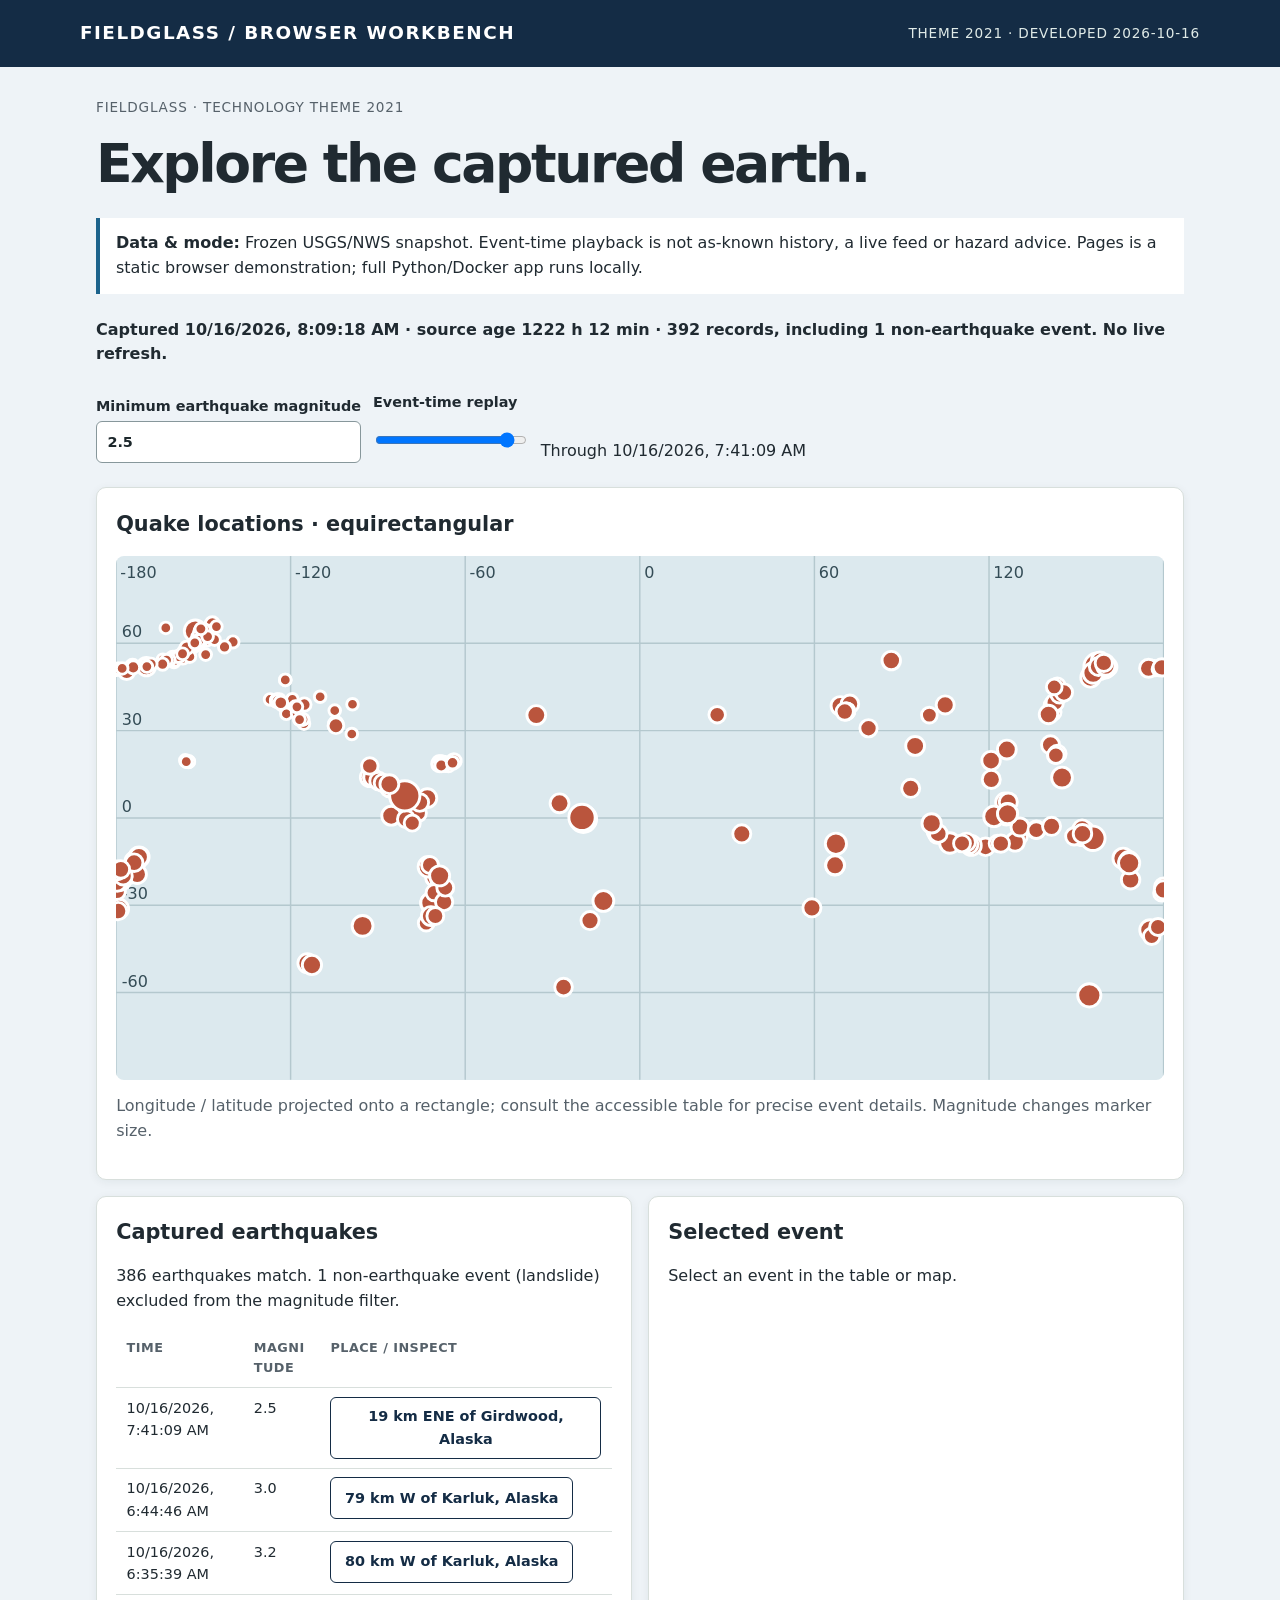
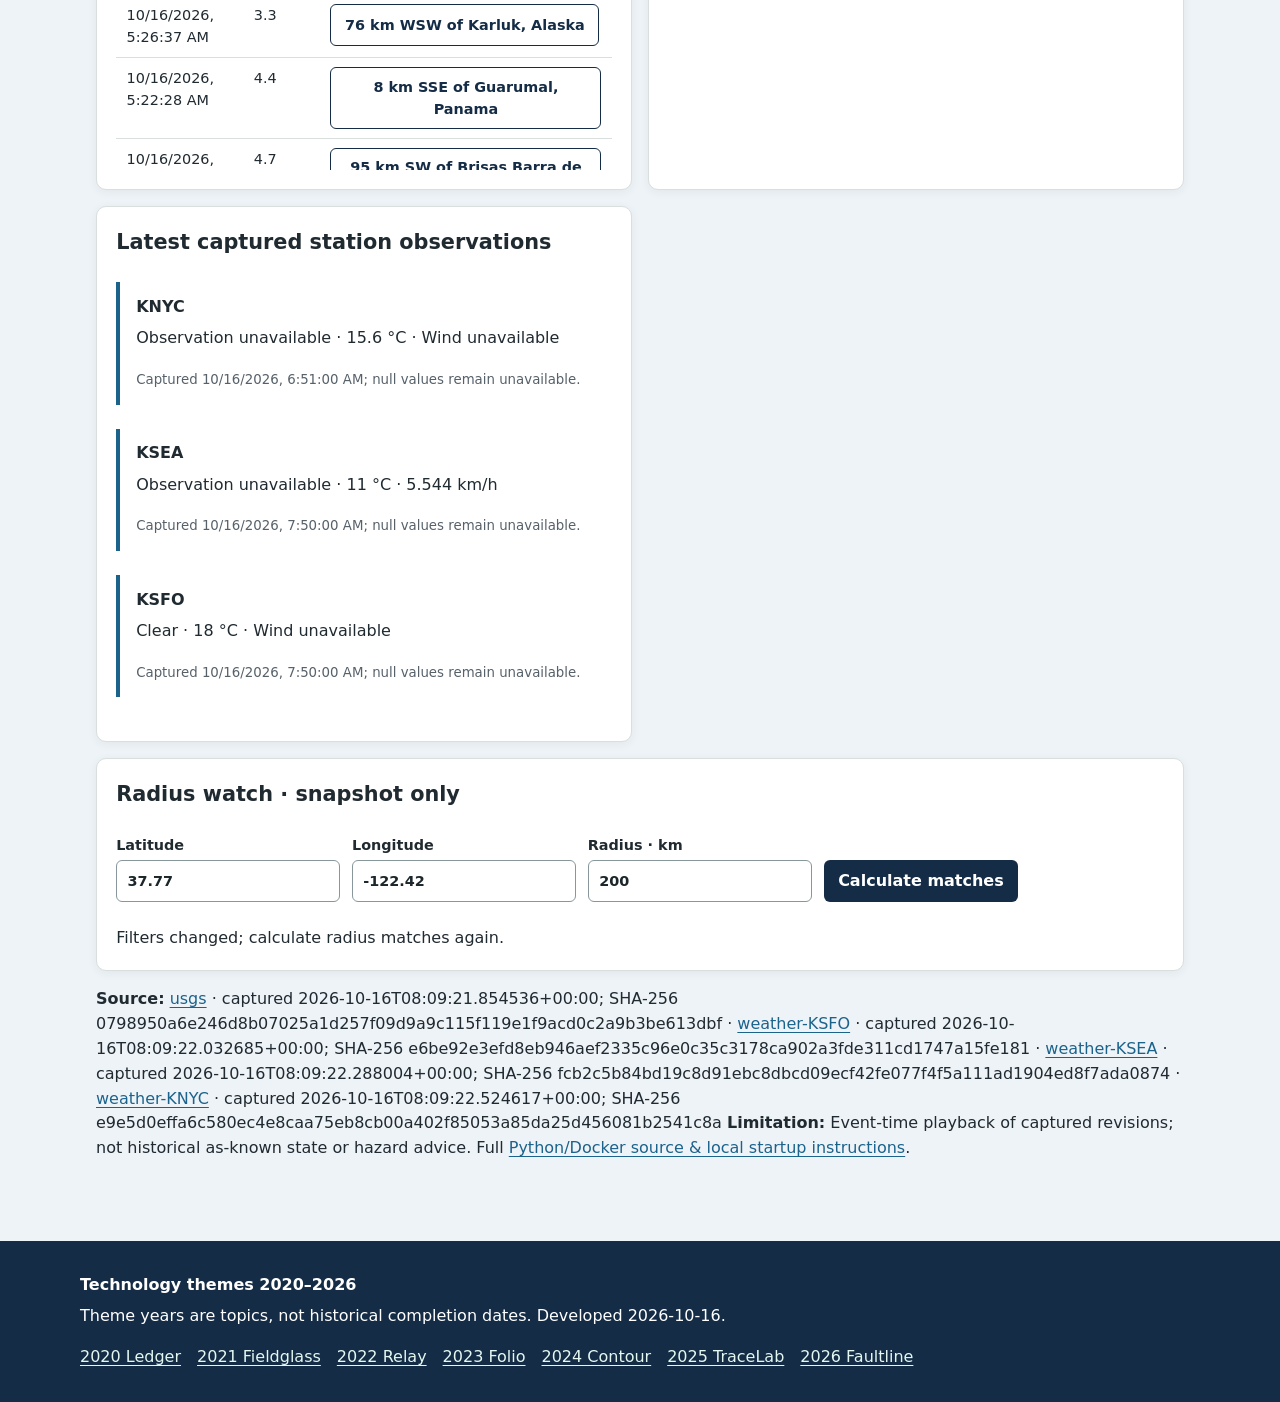
==== docs/index.html @ 6bcbbc20 "Build Fieldglass workbench with verified local app and Pages demo" ====
<!doctype html><html lang="en"><head><meta charset="utf-8"><meta name="viewport" content="width=device-width,initial-scale=1"><title>Fieldglass — browser demonstration</title><meta name="description" content="Frozen USGS/NWS snapshot. Event-time playback is not as-known history, a live feed or hazard advice."><link rel="stylesheet" href="./style.css"><script src="./app.js" defer></script></head><body><a class="skip" href="#main">Skip to workbench</a><header class="top"><span class="brand">Fieldglass / browser workbench</span><span class="tag">Theme 2021 · Developed 2026-10-16</span></header><main id="main" class="shell"><p class="tag">Fieldglass · technology theme 2021</p><h1>Explore the captured earth.</h1><div class="disclosure"><strong>Data &amp; mode:</strong> Frozen USGS/NWS snapshot. Event-time playback is not as-known history, a live feed or hazard advice. Pages is a static browser demonstration; full Python/Docker app runs locally.</div><p id="status" class="status" role="status">Loading fixture…</p><div class="controls" id="controls"></div><div class="grid" id="workspace"></div><p class="source"><strong>Source:</strong> <span id="source-attribution"></span> <strong>Limitation:</strong> Event-time playback of captured revisions; not historical as-known state or hazard advice. Full <a href="https://github.com/skuraganti/2021-live-earth-dashboard">Python/Docker source &amp; local startup instructions</a>.</p></main><footer class="timeline-footer"><strong>Technology themes 2020–2026</strong><p>Theme years are topics, not historical completion dates. Developed 2026-10-16.</p><nav aria-label="Technology theme timeline"><a href="https://skuraganti.github.io/2020-personal-spending-tracker/">2020 Ledger</a> <a href="https://skuraganti.github.io/2021-live-earth-dashboard/">2021 Fieldglass</a> <a href="https://skuraganti.github.io/2022-data-pipeline-monitor/">2022 Relay</a> <a href="https://skuraganti.github.io/2023-private-ai-knowledge-engine/">2023 Folio</a> <a href="https://skuraganti.github.io/2024-ai-codebase-explorer/">2024 Contour</a> <a href="https://skuraganti.github.io/2025-ai-agent-evaluation-lab/">2025 TraceLab</a> <a href="https://skuraganti.github.io/2026-ai-incident-investigator/">2026 Faultline</a></nav></footer></body></html>
---- docs/style.css ----
:root{--accent:#1c638c;--dark:#142c45;--bg:#eef3f7;--panel:#fff;--ink:#202a31;--muted:#56616a;--line:#d8dfdc}
*{box-sizing:border-box}html{scroll-behavior:smooth}body{margin:0;background:var(--bg,#f4f3ed);color:var(--ink,#202a31);font:16px/1.55 system-ui,-apple-system,"Segoe UI",sans-serif}a{color:var(--accent,#186c72);text-underline-offset:3px}a:focus-visible,button:focus-visible,input:focus-visible,select:focus-visible{outline:3px solid #b85825;outline-offset:3px}.skip{position:absolute;left:-9999px;top:0;padding:1rem;background:#fff;z-index:20}.skip:focus{left:1rem}.top{background:var(--dark,#19343a);color:#fff;padding:1.2rem max(1rem,calc((100vw - 1120px)/2));display:flex;align-items:center;justify-content:space-between;gap:1rem;flex-wrap:wrap}.top a{color:#fff}.brand{font-size:1.15rem;font-weight:800;letter-spacing:.08em;text-transform:uppercase}.tag{font-size:.85rem;letter-spacing:.06em;text-transform:uppercase;color:var(--muted,#5c6668)}.top .tag{color:#e0ebe8}.shell{max-width:1120px;margin:auto;padding:1.5rem 1rem 4rem}h1{font-size:clamp(2rem,5vw,3.35rem);letter-spacing:-.045em;line-height:1.12;margin:.25rem 0 .65rem}h2{font-size:1.3rem;margin:0 0 1rem}h3{font-size:1rem;margin:.3rem 0}p{margin:.4rem 0 1rem}.intro{max-width:760px;color:var(--muted,#5c6668)}.disclosure{border-left:4px solid var(--accent,#186c72);padding:.8rem 1rem;background:var(--panel,#fff);margin:1.5rem 0}.controls{display:flex;align-items:end;flex-wrap:wrap;gap:.75rem;margin:1.5rem 0}.controls label,.field{display:grid;gap:.25rem;font-weight:600;font-size:.9rem}.controls input,.controls select,input,select,button{font:inherit}input,select{min-height:42px;max-width:100%;padding:.45rem .65rem;border:1px solid #87979b;border-radius:6px;background:#fff;color:#1c272b}button{min-height:42px;padding:.48rem .85rem;background:var(--dark,#19343a);color:#fff;border:1px solid transparent;border-radius:6px;cursor:pointer;font-weight:650}button:hover{filter:brightness(1.18)}button:disabled{opacity:.55;cursor:not-allowed}.secondary{background:transparent;color:var(--dark,#19343a);border-color:var(--dark,#19343a)}.grid{display:grid;grid-template-columns:repeat(2,minmax(0,1fr));gap:1rem;margin:1rem 0}.panel{min-width:0;padding:1.2rem;background:var(--panel,#fff);border:1px solid var(--line,#d8dfdc);border-radius:10px;box-shadow:0 2px 10px #152c3010}.wide{grid-column:1/-1}.metric{font-size:2rem;letter-spacing:-.04em;font-weight:750;line-height:1.2}.muted,small{color:var(--muted,#5c6668)}.scroll{overflow:auto;max-height:440px}table{border-collapse:collapse;width:100%;font-size:.9rem}th{text-align:left;color:var(--muted,#5c6668);font-size:.8rem;text-transform:uppercase;letter-spacing:.035em}th,td{padding:.55rem .65rem;border-bottom:1px solid var(--line,#d8dfdc);vertical-align:top}tbody tr:hover{background:#eeeeea}td.num,th.num{font-variant-numeric:tabular-nums;text-align:right}.bars{display:grid;gap:.65rem}.bar-row{display:grid;grid-template-columns:minmax(80px,135px) 1fr auto;align-items:center;gap:.6rem;font-size:.87rem}.track{height:15px;background:#e4eae7;border-radius:4px;overflow:hidden}.fill{display:block;height:100%;min-width:2px;background:var(--accent,#186c72);border-radius:0 4px 4px 0}.bar-row:focus-visible{outline:2px solid #b85825}pre{font:12px/1.5 ui-monospace,SFMono-Regular,monospace;white-space:pre-wrap;overflow-wrap:anywhere;background:#15242a;color:#e8f1ed;padding:1rem;max-height:370px;overflow:auto;border-radius:6px}.list{padding-left:1.3rem}.list li{margin:.5rem 0}.timeline-footer{background:var(--dark,#19343a);color:#fff;padding:2rem max(1rem,calc((100vw - 1120px)/2))}.timeline-footer a{color:#e4f7f1}.timeline-footer nav{display:flex;flex-wrap:wrap;gap:.5rem 1rem}.timeline-footer p{max-width:800px}.status{min-height:1.5rem;font-weight:600}.error{color:#9b2721}.good{color:#14603e}.pill{display:inline-block;padding:.1rem .5rem;border-radius:100px;background:#e5eee9;font-size:.8rem;font-weight:650}.source{overflow-wrap:anywhere}.visually-hidden{position:absolute;clip:rect(0,0,0,0);width:1px;height:1px;overflow:hidden;white-space:nowrap}@media(max-width:700px){.grid{grid-template-columns:1fr}.bar-row{grid-template-columns:90px 1fr auto}.shell{padding-top:1rem}.top{padding:1rem}.controls>*{flex:1 1 145px}.scroll{max-height:350px}}@media(max-width:390px){.metric{font-size:1.65rem}.bar-row{grid-template-columns:75px 1fr auto;font-size:.76rem}th,td{padding:.4rem}}@media(prefers-reduced-motion:reduce){html{scroll-behavior:auto}*{animation-duration:.01ms!important;transition-duration:.01ms!important}}

/* Keep source hashes, evidence IDs and long document titles within narrow screens. */
body{overflow-wrap:anywhere}.controls>*{min-width:0;max-width:100%}.controls select,.controls input:not([type=checkbox]):not([type=range]){min-width:0;width:100%}.controls label{overflow-wrap:anywhere}.panel table{max-width:100%}svg [role=button]:focus-visible{stroke:#9b351f;stroke-width:4;outline:2px solid #9b351f;outline-offset:3px}
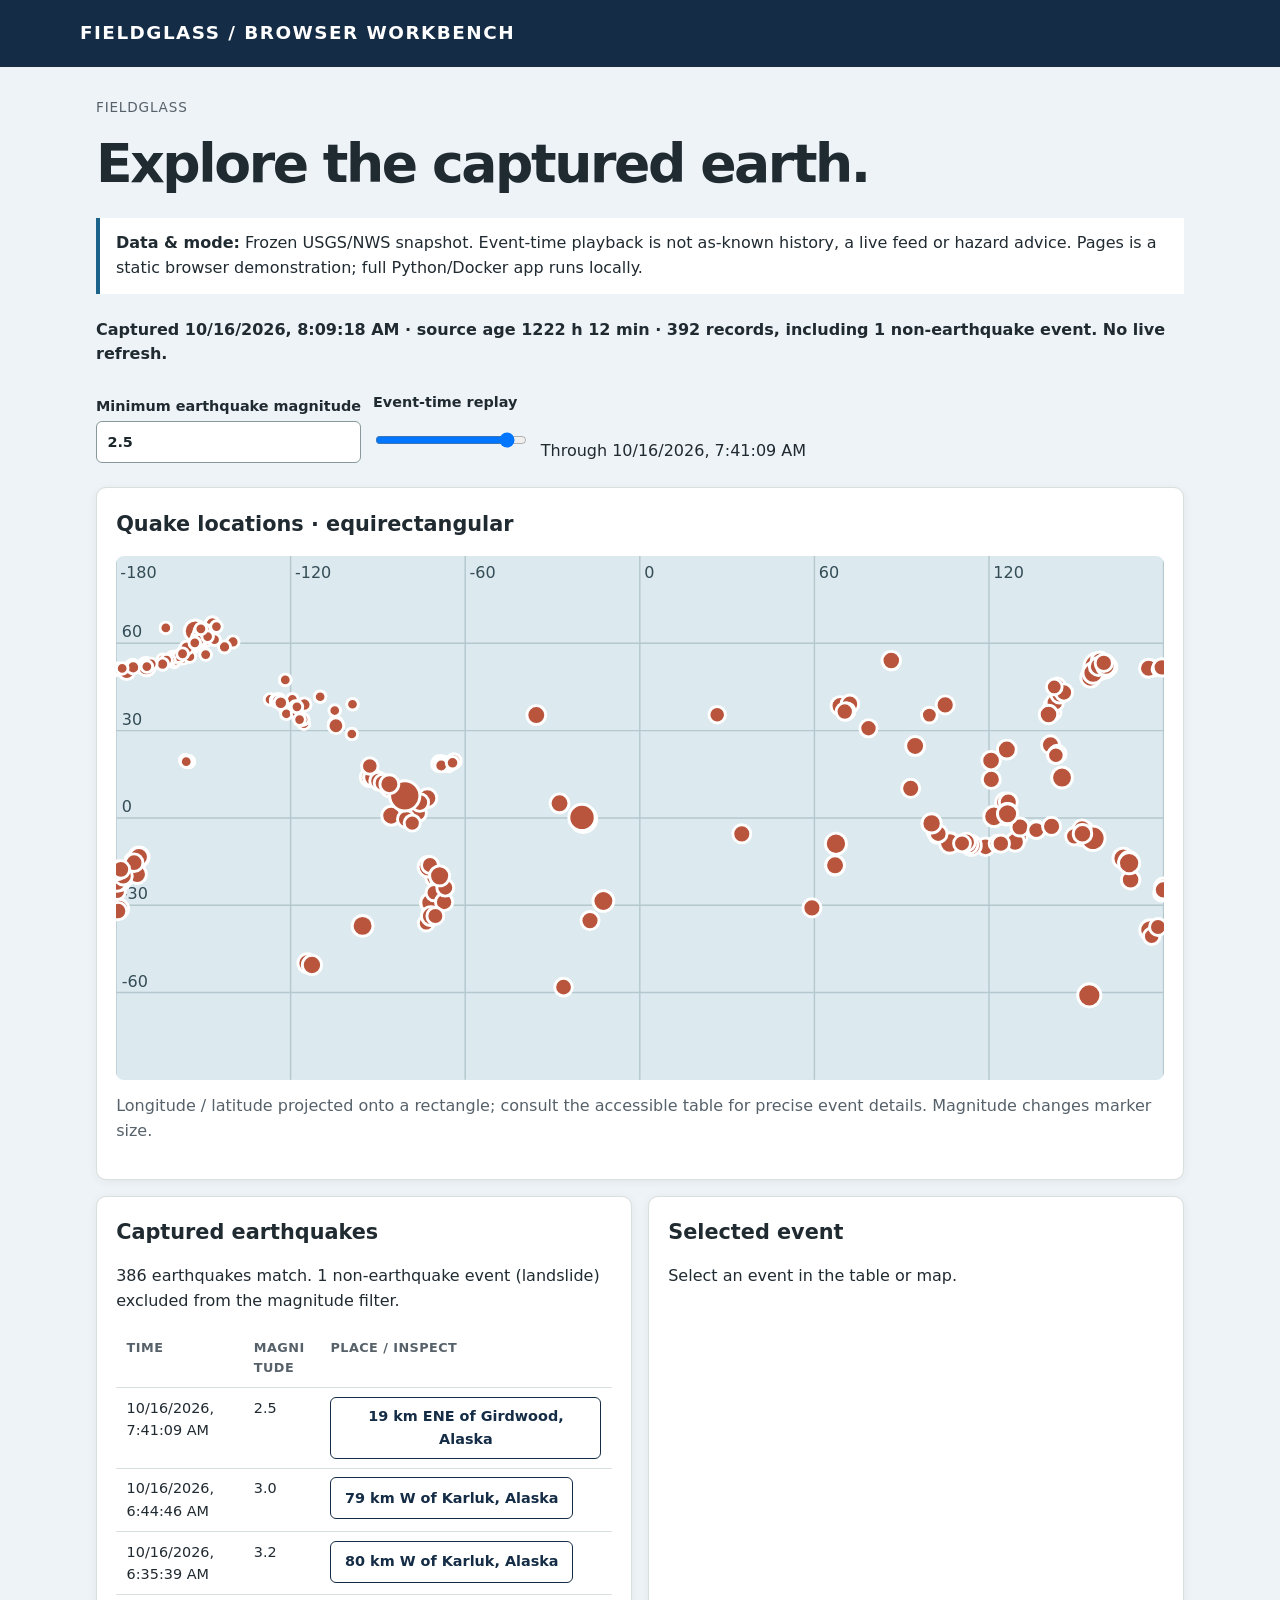
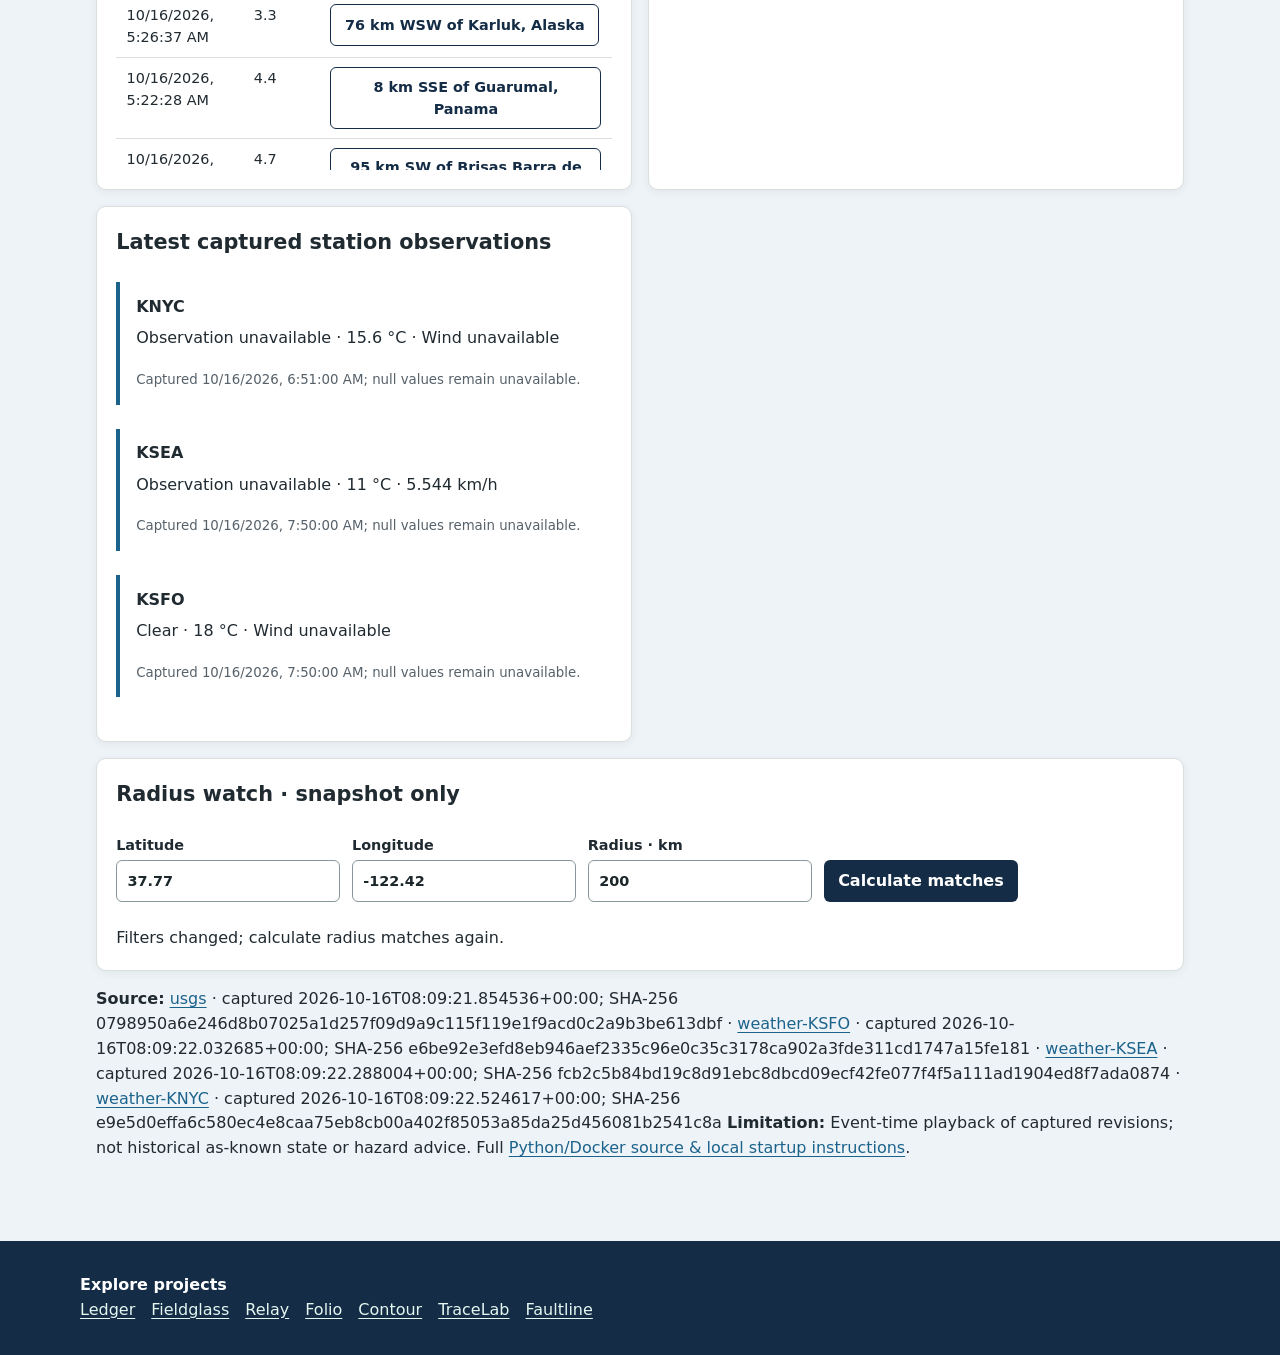
==== commit 3da0ef55: "Remove date callouts from project presentation" ====
--- a/docs/index.html
+++ b/docs/index.html
@@ -1 +1 @@
-<!doctype html><html lang="en"><head><meta charset="utf-8"><meta name="viewport" content="width=device-width,initial-scale=1"><title>Fieldglass — browser demonstration</title><meta name="description" content="Frozen USGS/NWS snapshot. Event-time playback is not as-known history, a live feed or hazard advice."><link rel="stylesheet" href="./style.css"><script src="./app.js" defer></script></head><body><a class="skip" href="#main">Skip to workbench</a><header class="top"><span class="brand">Fieldglass / browser workbench</span><span class="tag">Theme 2021 · Developed 2026-10-16</span></header><main id="main" class="shell"><p class="tag">Fieldglass · technology theme 2021</p><h1>Explore the captured earth.</h1><div class="disclosure"><strong>Data &amp; mode:</strong> Frozen USGS/NWS snapshot. Event-time playback is not as-known history, a live feed or hazard advice. Pages is a static browser demonstration; full Python/Docker app runs locally.</div><p id="status" class="status" role="status">Loading fixture…</p><div class="controls" id="controls"></div><div class="grid" id="workspace"></div><p class="source"><strong>Source:</strong> <span id="source-attribution"></span> <strong>Limitation:</strong> Event-time playback of captured revisions; not historical as-known state or hazard advice. Full <a href="https://github.com/skuraganti/2021-live-earth-dashboard">Python/Docker source &amp; local startup instructions</a>.</p></main><footer class="timeline-footer"><strong>Technology themes 2020–2026</strong><p>Theme years are topics, not historical completion dates. Developed 2026-10-16.</p><nav aria-label="Technology theme timeline"><a href="https://skuraganti.github.io/2020-personal-spending-tracker/">2020 Ledger</a> <a href="https://skuraganti.github.io/2021-live-earth-dashboard/">2021 Fieldglass</a> <a href="https://skuraganti.github.io/2022-data-pipeline-monitor/">2022 Relay</a> <a href="https://skuraganti.github.io/2023-private-ai-knowledge-engine/">2023 Folio</a> <a href="https://skuraganti.github.io/2024-ai-codebase-explorer/">2024 Contour</a> <a href="https://skuraganti.github.io/2025-ai-agent-evaluation-lab/">2025 TraceLab</a> <a href="https://skuraganti.github.io/2026-ai-incident-investigator/">2026 Faultline</a></nav></footer></body></html>
+<!doctype html><html lang="en"><head><meta charset="utf-8"><meta name="viewport" content="width=device-width,initial-scale=1"><title>Fieldglass — browser demonstration</title><meta name="description" content="Frozen USGS/NWS snapshot. Event-time playback is not as-known history, a live feed or hazard advice."><link rel="stylesheet" href="./style.css"><script src="./app.js" defer></script></head><body><a class="skip" href="#main">Skip to workbench</a><header class="top"><span class="brand">Fieldglass / browser workbench</span></header><main id="main" class="shell"><p class="tag">Fieldglass</p><h1>Explore the captured earth.</h1><div class="disclosure"><strong>Data &amp; mode:</strong> Frozen USGS/NWS snapshot. Event-time playback is not as-known history, a live feed or hazard advice. Pages is a static browser demonstration; full Python/Docker app runs locally.</div><p id="status" class="status" role="status">Loading fixture…</p><div class="controls" id="controls"></div><div class="grid" id="workspace"></div><p class="source"><strong>Source:</strong> <span id="source-attribution"></span> <strong>Limitation:</strong> Event-time playback of captured revisions; not historical as-known state or hazard advice. Full <a href="https://github.com/skuraganti/2021-live-earth-dashboard">Python/Docker source &amp; local startup instructions</a>.</p></main><footer class="timeline-footer"><strong>Explore projects</strong><nav aria-label="Portfolio projects"><a href="https://skuraganti.github.io/2020-personal-spending-tracker/">Ledger</a> <a href="https://skuraganti.github.io/2021-live-earth-dashboard/">Fieldglass</a> <a href="https://skuraganti.github.io/2022-data-pipeline-monitor/">Relay</a> <a href="https://skuraganti.github.io/2023-private-ai-knowledge-engine/">Folio</a> <a href="https://skuraganti.github.io/2024-ai-codebase-explorer/">Contour</a> <a href="https://skuraganti.github.io/2025-ai-agent-evaluation-lab/">TraceLab</a> <a href="https://skuraganti.github.io/2026-ai-incident-investigator/">Faultline</a></nav></footer></body></html>
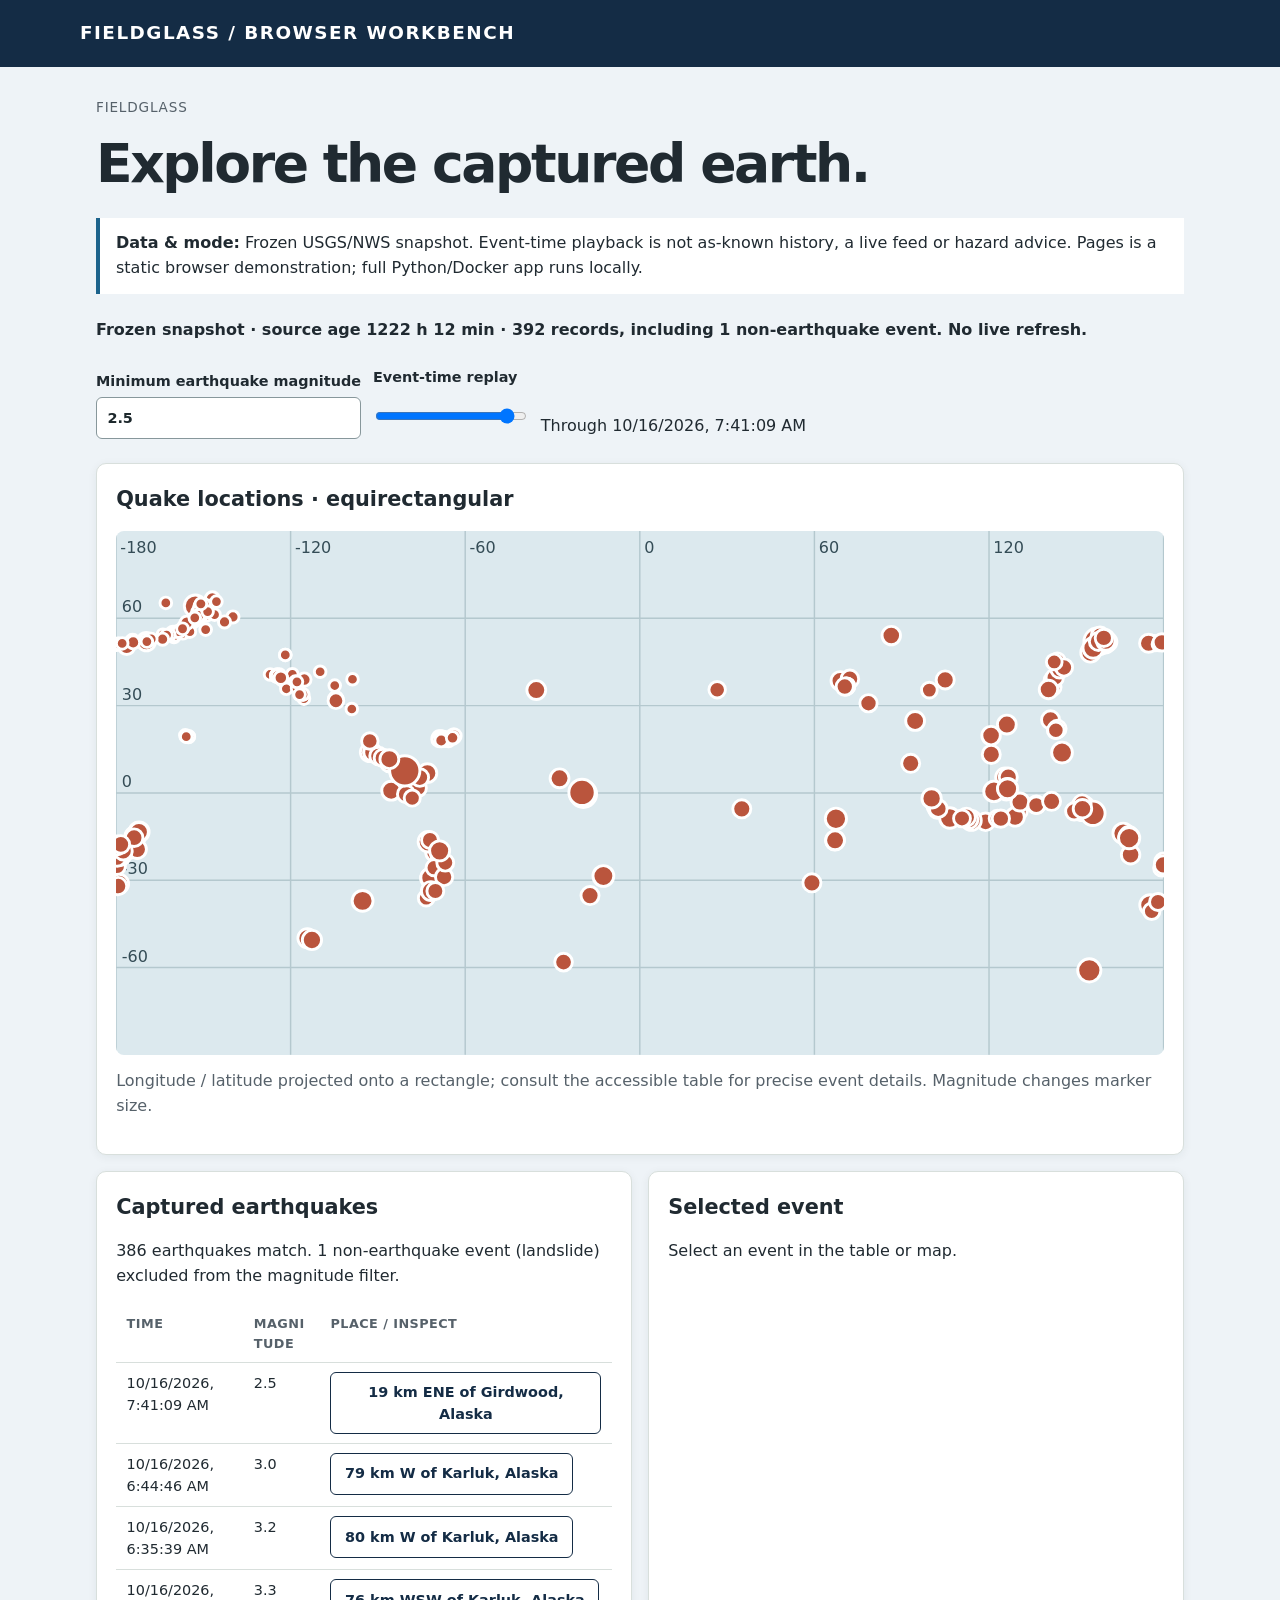
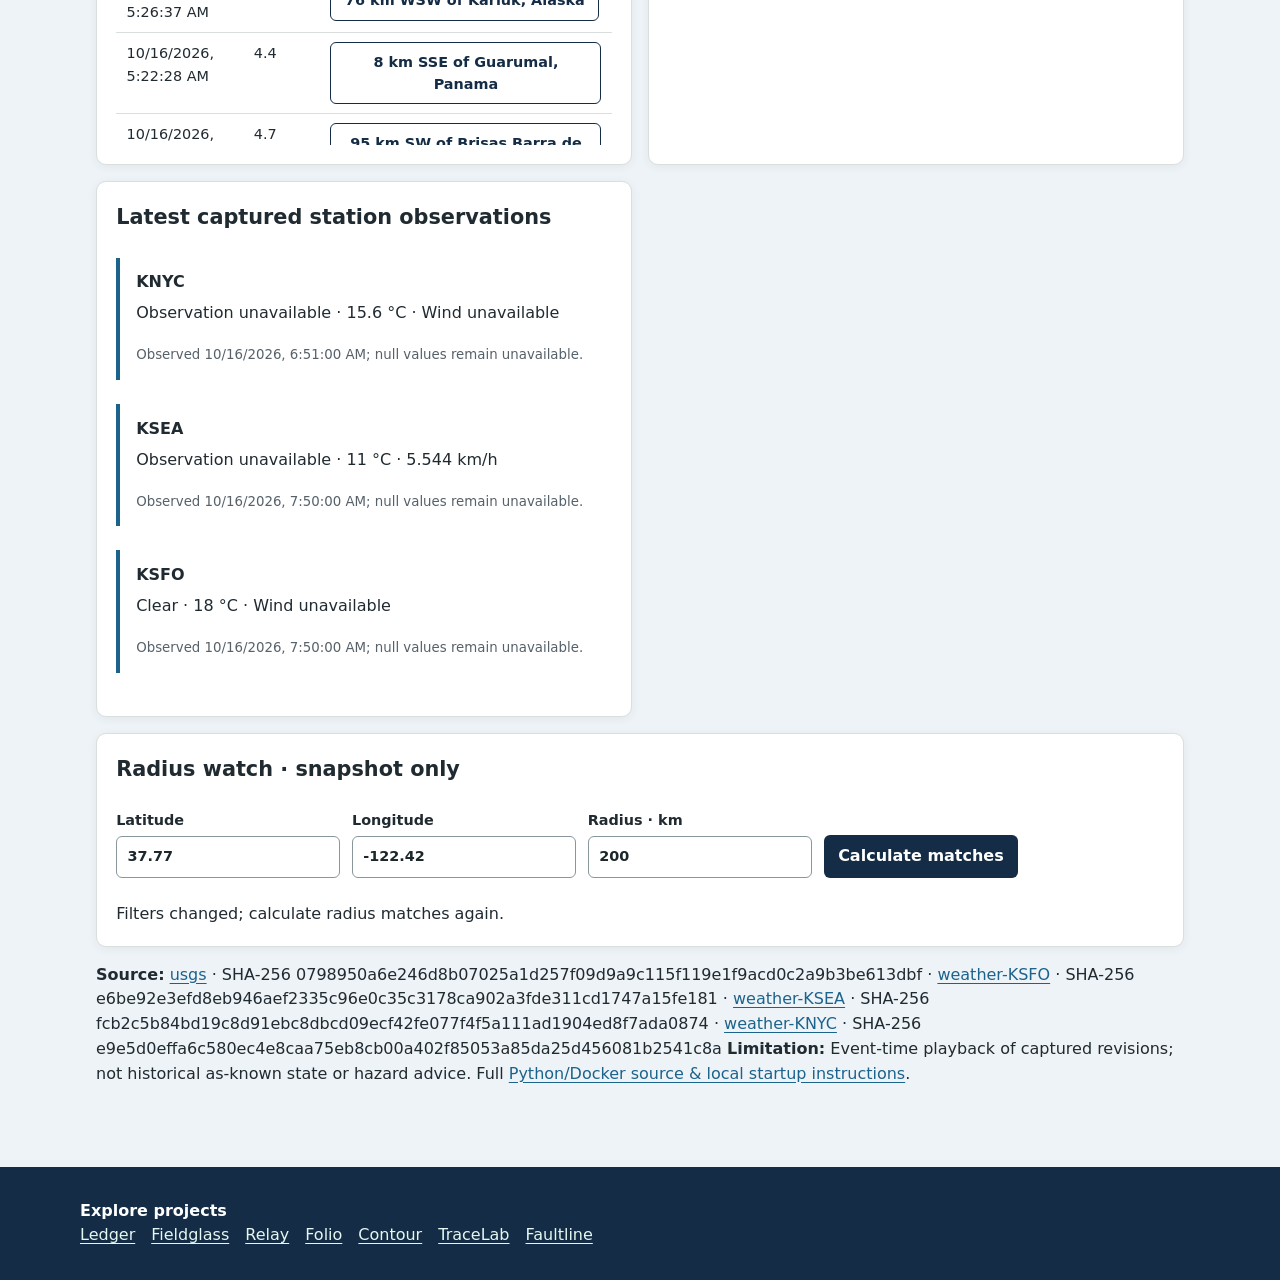
==== commit e4aa86b0: "Use yearless project identity and simplify date presentation" ====
--- a/docs/index.html
+++ b/docs/index.html
@@ -1 +1 @@
-<!doctype html><html lang="en"><head><meta charset="utf-8"><meta name="viewport" content="width=device-width,initial-scale=1"><title>Fieldglass — browser demonstration</title><meta name="description" content="Frozen USGS/NWS snapshot. Event-time playback is not as-known history, a live feed or hazard advice."><link rel="stylesheet" href="./style.css"><script src="./app.js" defer></script></head><body><a class="skip" href="#main">Skip to workbench</a><header class="top"><span class="brand">Fieldglass / browser workbench</span></header><main id="main" class="shell"><p class="tag">Fieldglass</p><h1>Explore the captured earth.</h1><div class="disclosure"><strong>Data &amp; mode:</strong> Frozen USGS/NWS snapshot. Event-time playback is not as-known history, a live feed or hazard advice. Pages is a static browser demonstration; full Python/Docker app runs locally.</div><p id="status" class="status" role="status">Loading fixture…</p><div class="controls" id="controls"></div><div class="grid" id="workspace"></div><p class="source"><strong>Source:</strong> <span id="source-attribution"></span> <strong>Limitation:</strong> Event-time playback of captured revisions; not historical as-known state or hazard advice. Full <a href="https://github.com/skuraganti/2021-live-earth-dashboard">Python/Docker source &amp; local startup instructions</a>.</p></main><footer class="timeline-footer"><strong>Explore projects</strong><nav aria-label="Portfolio projects"><a href="https://skuraganti.github.io/2020-personal-spending-tracker/">Ledger</a> <a href="https://skuraganti.github.io/2021-live-earth-dashboard/">Fieldglass</a> <a href="https://skuraganti.github.io/2022-data-pipeline-monitor/">Relay</a> <a href="https://skuraganti.github.io/2023-private-ai-knowledge-engine/">Folio</a> <a href="https://skuraganti.github.io/2024-ai-codebase-explorer/">Contour</a> <a href="https://skuraganti.github.io/2025-ai-agent-evaluation-lab/">TraceLab</a> <a href="https://skuraganti.github.io/2026-ai-incident-investigator/">Faultline</a></nav></footer></body></html>
+<!doctype html><html lang="en"><head><meta charset="utf-8"><meta name="viewport" content="width=device-width,initial-scale=1"><title>Fieldglass — browser demonstration</title><meta name="description" content="Frozen USGS/NWS snapshot. Event-time playback is not as-known history, a live feed or hazard advice."><link rel="stylesheet" href="./style.css"><script src="./app.js" defer></script></head><body><a class="skip" href="#main">Skip to workbench</a><header class="top"><span class="brand">Fieldglass / browser workbench</span></header><main id="main" class="shell"><p class="tag">Fieldglass</p><h1>Explore the captured earth.</h1><div class="disclosure"><strong>Data &amp; mode:</strong> Frozen USGS/NWS snapshot. Event-time playback is not as-known history, a live feed or hazard advice. Pages is a static browser demonstration; full Python/Docker app runs locally.</div><p id="status" class="status" role="status">Loading fixture…</p><div class="controls" id="controls"></div><div class="grid" id="workspace"></div><p class="source"><strong>Source:</strong> <span id="source-attribution"></span> <strong>Limitation:</strong> Event-time playback of captured revisions; not historical as-known state or hazard advice. Full <a href="https://github.com/skuraganti/live-earth-dashboard">Python/Docker source &amp; local startup instructions</a>.</p></main><footer class="timeline-footer"><strong>Explore projects</strong><nav aria-label="Portfolio projects"><a href="https://skuraganti.github.io/personal-spending-tracker/">Ledger</a> <a href="https://skuraganti.github.io/live-earth-dashboard/">Fieldglass</a> <a href="https://skuraganti.github.io/data-pipeline-monitor/">Relay</a> <a href="https://skuraganti.github.io/private-ai-knowledge-engine/">Folio</a> <a href="https://skuraganti.github.io/ai-codebase-explorer/">Contour</a> <a href="https://skuraganti.github.io/ai-agent-evaluation-lab/">TraceLab</a> <a href="https://skuraganti.github.io/ai-incident-investigator/">Faultline</a></nav></footer></body></html>
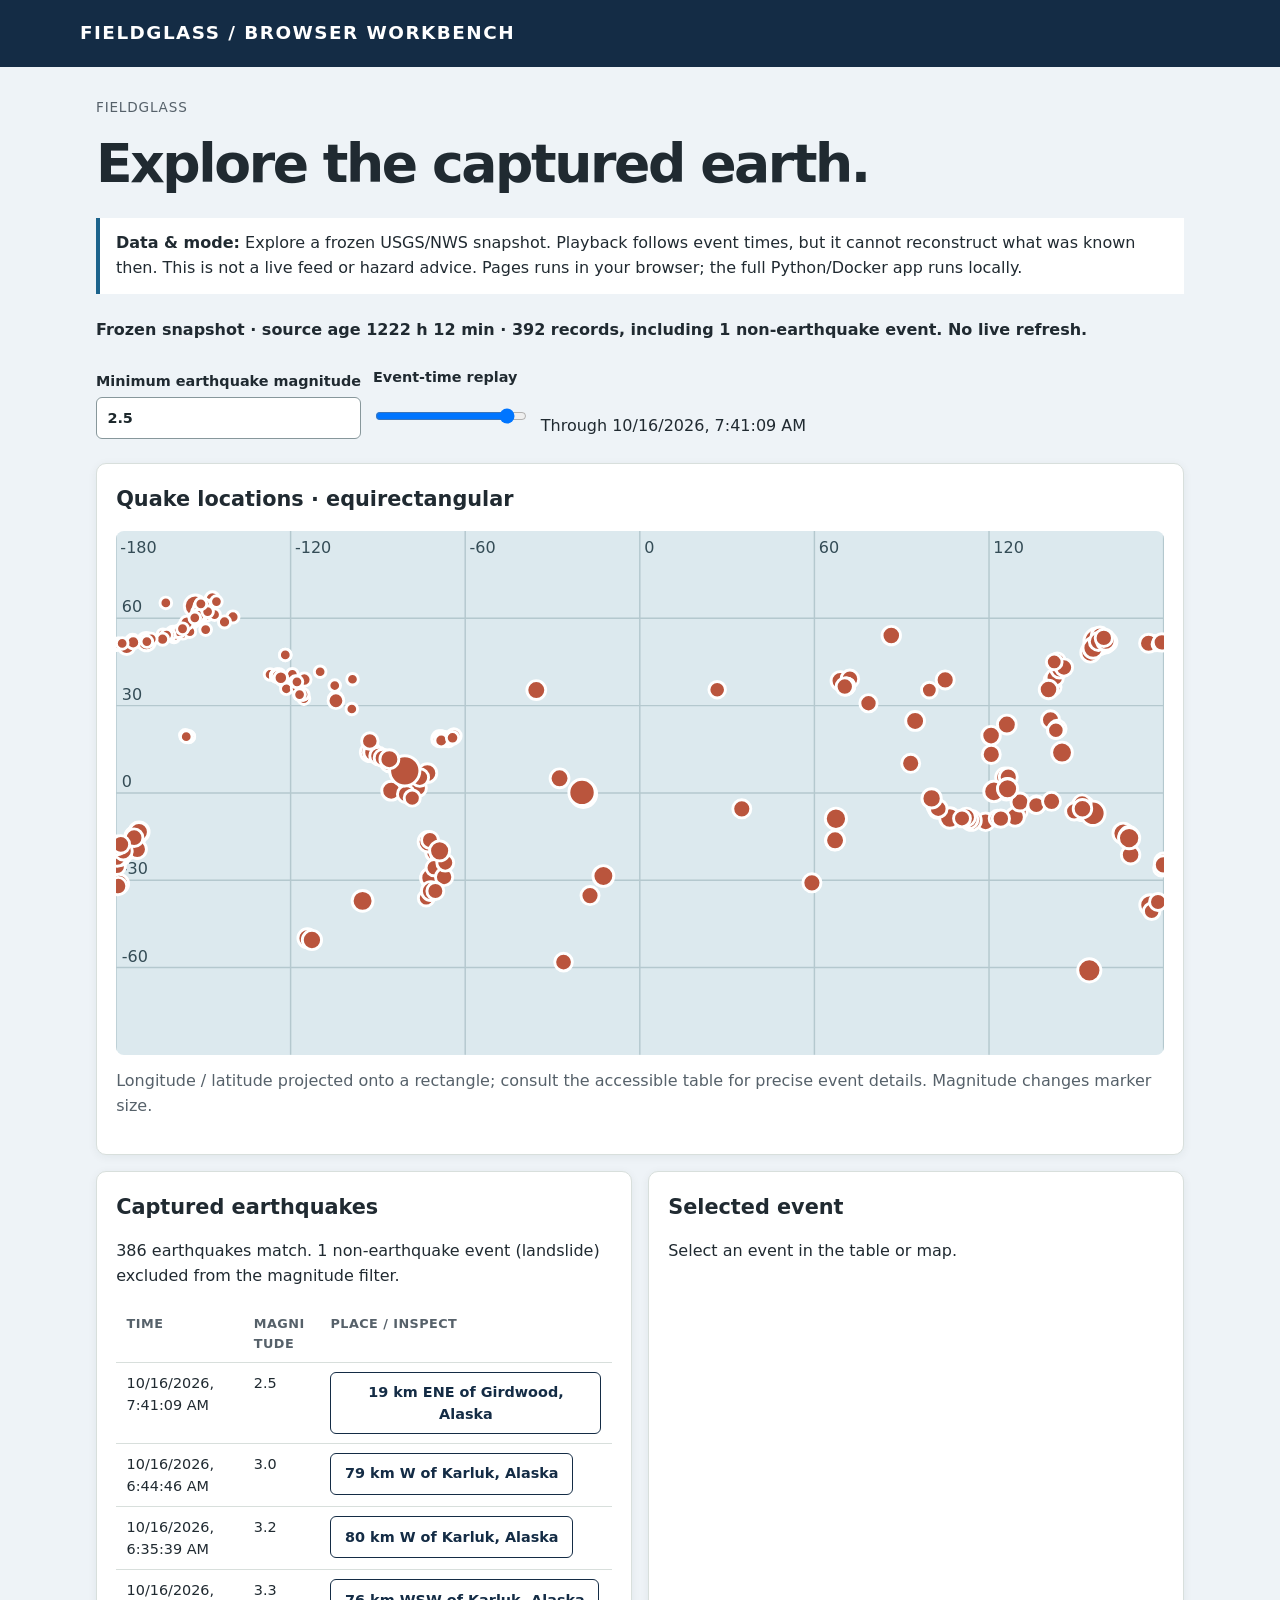
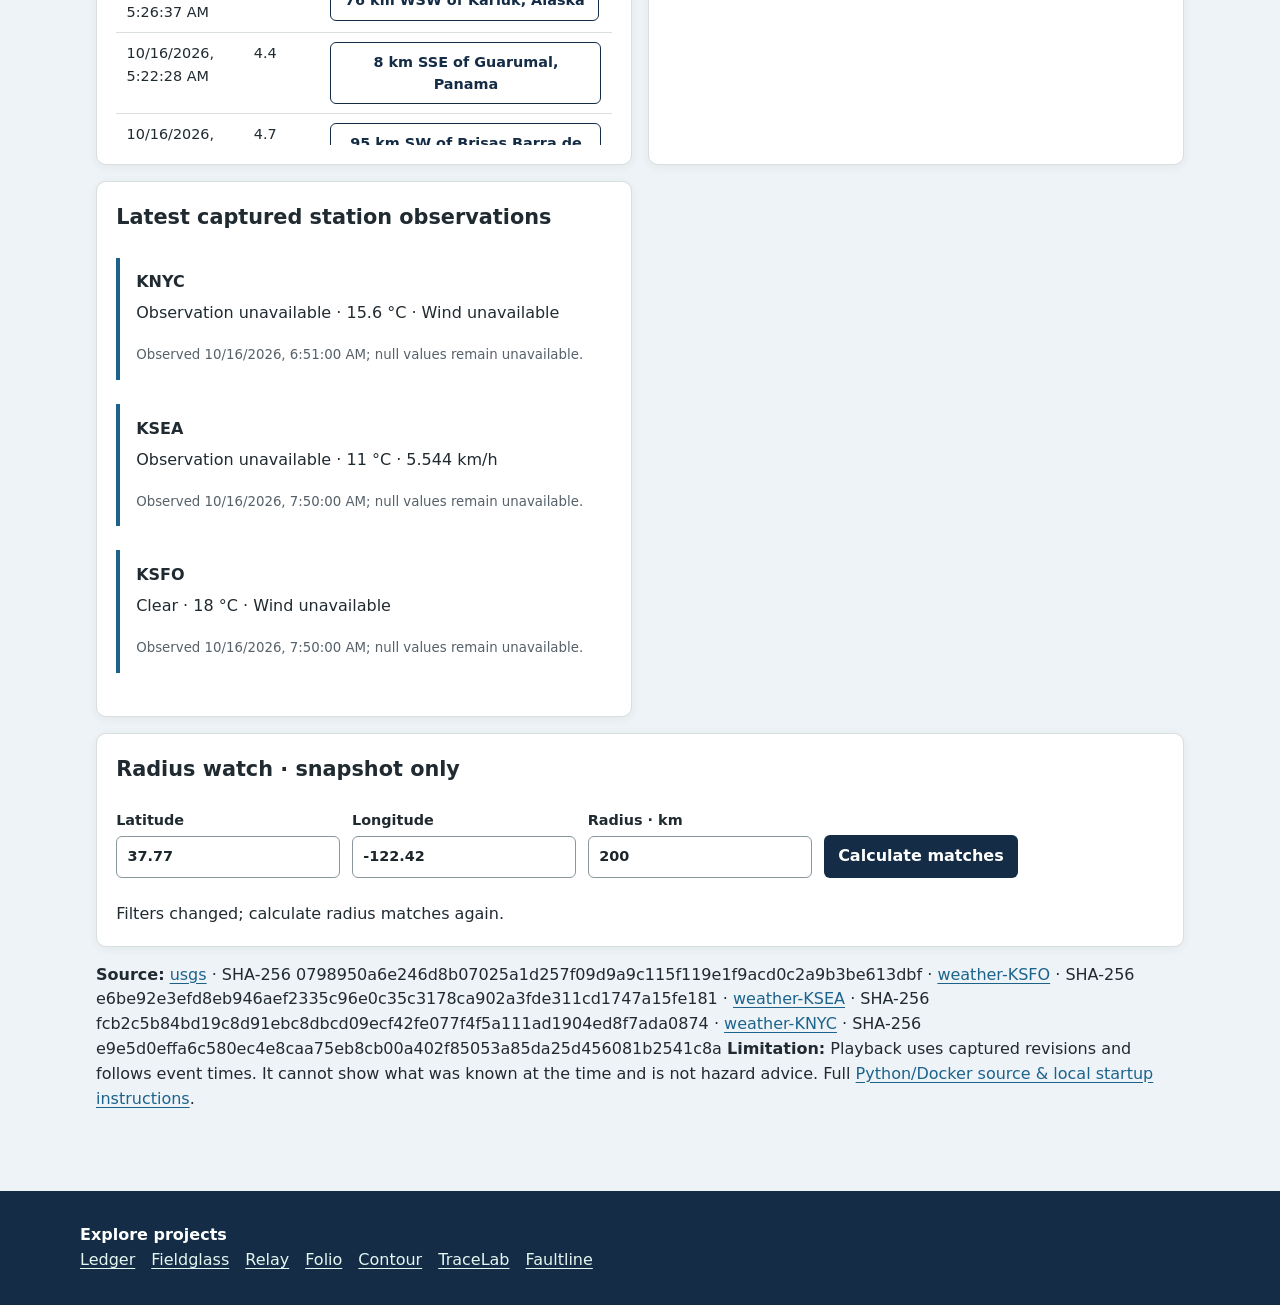
==== commit 23dc7ded: "Clarify project introductions and visitor guidance" ====
--- a/docs/index.html
+++ b/docs/index.html
@@ -1 +1 @@
-<!doctype html><html lang="en"><head><meta charset="utf-8"><meta name="viewport" content="width=device-width,initial-scale=1"><title>Fieldglass — browser demonstration</title><meta name="description" content="Frozen USGS/NWS snapshot. Event-time playback is not as-known history, a live feed or hazard advice."><link rel="stylesheet" href="./style.css"><script src="./app.js" defer></script></head><body><a class="skip" href="#main">Skip to workbench</a><header class="top"><span class="brand">Fieldglass / browser workbench</span></header><main id="main" class="shell"><p class="tag">Fieldglass</p><h1>Explore the captured earth.</h1><div class="disclosure"><strong>Data &amp; mode:</strong> Frozen USGS/NWS snapshot. Event-time playback is not as-known history, a live feed or hazard advice. Pages is a static browser demonstration; full Python/Docker app runs locally.</div><p id="status" class="status" role="status">Loading fixture…</p><div class="controls" id="controls"></div><div class="grid" id="workspace"></div><p class="source"><strong>Source:</strong> <span id="source-attribution"></span> <strong>Limitation:</strong> Event-time playback of captured revisions; not historical as-known state or hazard advice. Full <a href="https://github.com/skuraganti/live-earth-dashboard">Python/Docker source &amp; local startup instructions</a>.</p></main><footer class="timeline-footer"><strong>Explore projects</strong><nav aria-label="Portfolio projects"><a href="https://skuraganti.github.io/personal-spending-tracker/">Ledger</a> <a href="https://skuraganti.github.io/live-earth-dashboard/">Fieldglass</a> <a href="https://skuraganti.github.io/data-pipeline-monitor/">Relay</a> <a href="https://skuraganti.github.io/private-ai-knowledge-engine/">Folio</a> <a href="https://skuraganti.github.io/ai-codebase-explorer/">Contour</a> <a href="https://skuraganti.github.io/ai-agent-evaluation-lab/">TraceLab</a> <a href="https://skuraganti.github.io/ai-incident-investigator/">Faultline</a></nav></footer></body></html>
+<!doctype html><html lang="en"><head><meta charset="utf-8"><meta name="viewport" content="width=device-width,initial-scale=1"><title>Fieldglass — browser demonstration</title><meta name="description" content="Frozen USGS/NWS snapshot. Event-time playback is not as-known history, a live feed or hazard advice."><link rel="stylesheet" href="./style.css"><script src="./app.js" defer></script></head><body><a class="skip" href="#main">Skip to workbench</a><header class="top"><span class="brand">Fieldglass / browser workbench</span></header><main id="main" class="shell"><p class="tag">Fieldglass</p><h1>Explore the captured earth.</h1><div class="disclosure"><strong>Data &amp; mode:</strong> Explore a frozen USGS/NWS snapshot. Playback follows event times, but it cannot reconstruct what was known then. This is not a live feed or hazard advice. Pages runs in your browser; the full Python/Docker app runs locally.</div><p id="status" class="status" role="status">Loading fixture…</p><div class="controls" id="controls"></div><div class="grid" id="workspace"></div><p class="source"><strong>Source:</strong> <span id="source-attribution"></span> <strong>Limitation:</strong> Playback uses captured revisions and follows event times. It cannot show what was known at the time and is not hazard advice. Full <a href="https://github.com/skuraganti/live-earth-dashboard">Python/Docker source &amp; local startup instructions</a>.</p></main><footer class="timeline-footer"><strong>Explore projects</strong><nav aria-label="Portfolio projects"><a href="https://skuraganti.github.io/personal-spending-tracker/">Ledger</a> <a href="https://skuraganti.github.io/live-earth-dashboard/">Fieldglass</a> <a href="https://skuraganti.github.io/data-pipeline-monitor/">Relay</a> <a href="https://skuraganti.github.io/private-ai-knowledge-engine/">Folio</a> <a href="https://skuraganti.github.io/ai-codebase-explorer/">Contour</a> <a href="https://skuraganti.github.io/ai-agent-evaluation-lab/">TraceLab</a> <a href="https://skuraganti.github.io/ai-incident-investigator/">Faultline</a></nav></footer></body></html>
